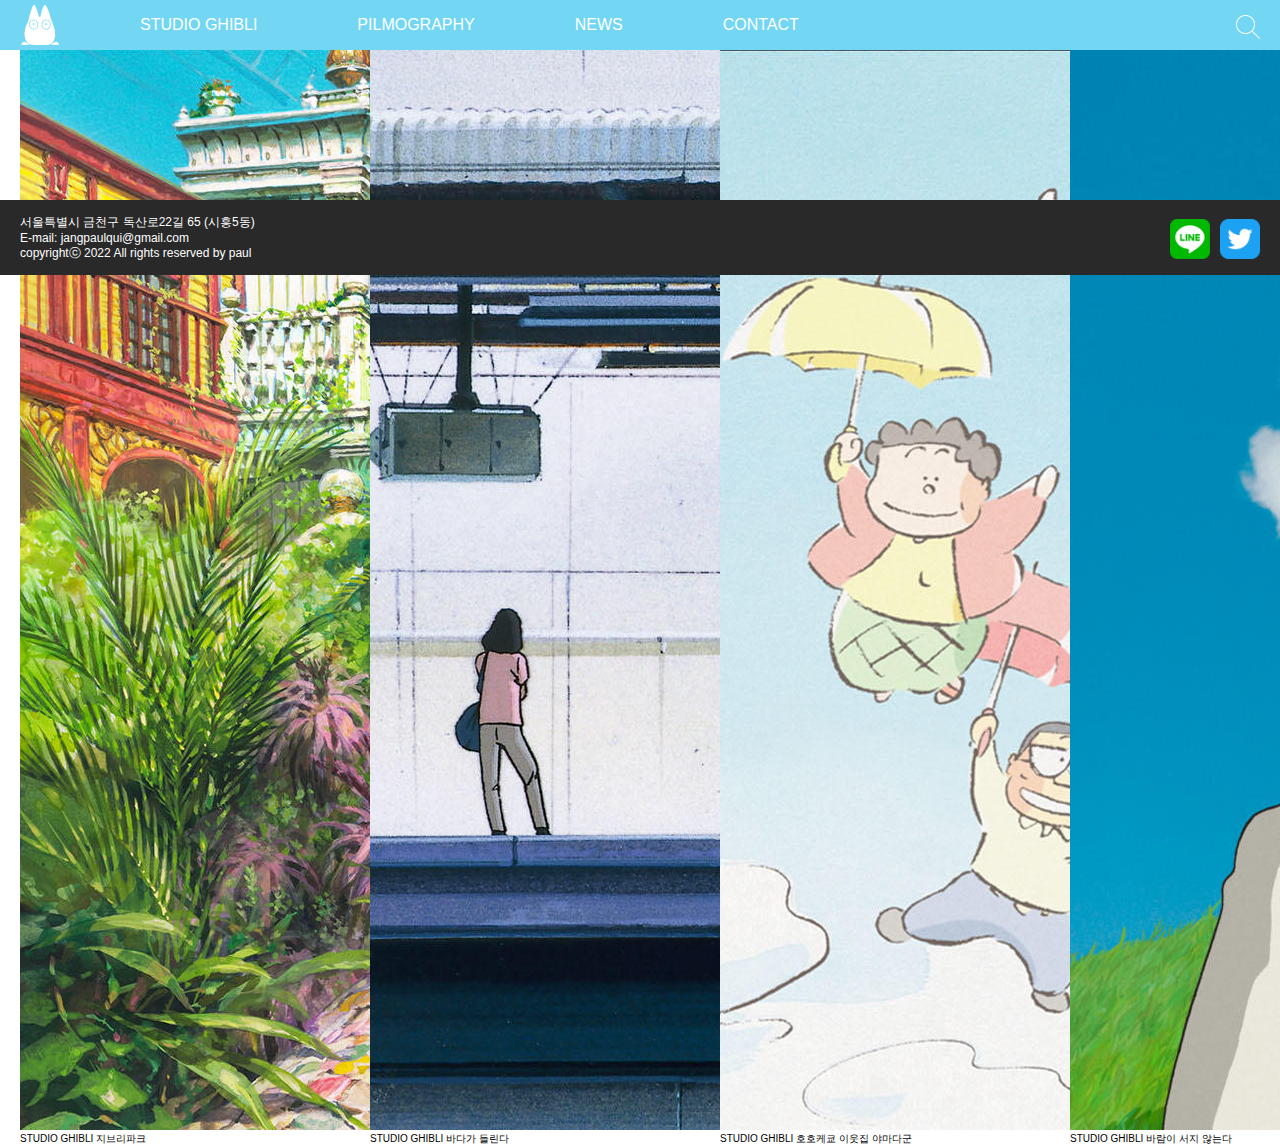
==== pilmo.html @ b4381f36 "Add files via upload" ====
<!DOCTYPE html>
<html lang="ko">
<head>
    <meta charset="UTF-8">
    <meta http-equiv="X-UA-Compatible" content="IE=edge">
    <meta name="viewport" content="width=device-width, initial-scale=1.0">
    <title>GHIBLI STUDIO</title>
    <script src="js/script.js"></script>
    <link rel="stylesheet" href="css/style-pilmo.css">
</head>
<body>
    <!-- 1. header -->
    
    <header>
		<div class="innerBox">
            <h1 class="logo"><a href="#"><img src="images/home.png" alt="ghibli logo"></a></h1>
            <ul id="nav">
                <li><a href="./stdio.html">STUDIO GHIBLI</a></li>
                <li><a href="#">PILMOGRAPHY</a></li>
                <li><a href="#">NEWS</a></li>
                <li><a href="#">CONTACT</a></li>
            </ul>
			<div class="rightGnb">
                <a href="#"><img src="images/search-thin-24.png" alt="search button"></a>
            </div>
            <div class="ham"><a href="#"><img src="images/w_ham.png" alt="hamnurger button"></a></div>
		</div>
	</header>

    <!-- 2. #container -->
    <div id="container">
        <div class="innerBox">
            <div class="con-wrap">
                <div class="img-wrap">
                    <img src="images/0-지브리파크.jpg" alt="지브리파크">
                    <span class="hover-name">STUDIO GHIBLI</span>
                    <span class="hover-txt">지브리파크</span>
                </div>
                <div class="img-wrap">
                    <img src="images/1-바다가들린다.jpg" alt="1-바다가들린다">
                    <span class="hover-name">STUDIO GHIBLI</span>
                    <span class="hover-txt">바다가 들린다</span>
                </div>
                <div class="img-wrap">
                    <img src="images/2-호호케쿄-이웃집-야마다군.jpg" alt="호호케쿄이웃집야마다군">
                    <span class="hover-name">STUDIO GHIBLI</span>
                    <span class="hover-txt">호호케쿄 이웃집 야마다군</span>
                </div>
                <div class="img-wrap">
                    <img src="images/3-바람이서지않는다.jpg" alt="바람이서지않는다">
                    <span class="hover-name">STUDIO GHIBLI</span>
                    <span class="hover-txt">바람이 서지 않는다</span>
                </div>
            </div>
        </div>
    </div>

    <!-- 3. footer -->
    <footer>
        <div class="innerBox">
            <div class="footLeft">
                <address>
                    <p>서울특별시 금천구 독산로22길 65 (시흥5동)</p>
                    <p><span>E-mail:</span> jangpaulqui@gmail.com</p>
                    <p class="copy">copyrightⓒ 2022 All rights reserved by paul</p>
                </address>
            </div>
            <ul class="footRight">
                <li><a href="#"><img src="images/line_icon.png" alt="sns icon line"></a></li>
                <li><a href="#"><img src="images/twitter_icon.png" alt="sns icon twitter"></a></li>
            </ul>
        </div>
    </footer>
</body>
</html>
---- css/style-pilmo.css ----
@import url("./style.css");
@import url("./common.css");

/* 1. header */
header {background:#73D7F4; height: 50px;}
/* 2. #container */
#container {height: 100%;}

#container .innerBox {

}

#container .con-wrap {
    display: flex;
}

#container .img-wrap {
    width: 350px;
    height: 150px;
}
/* 3. footer */
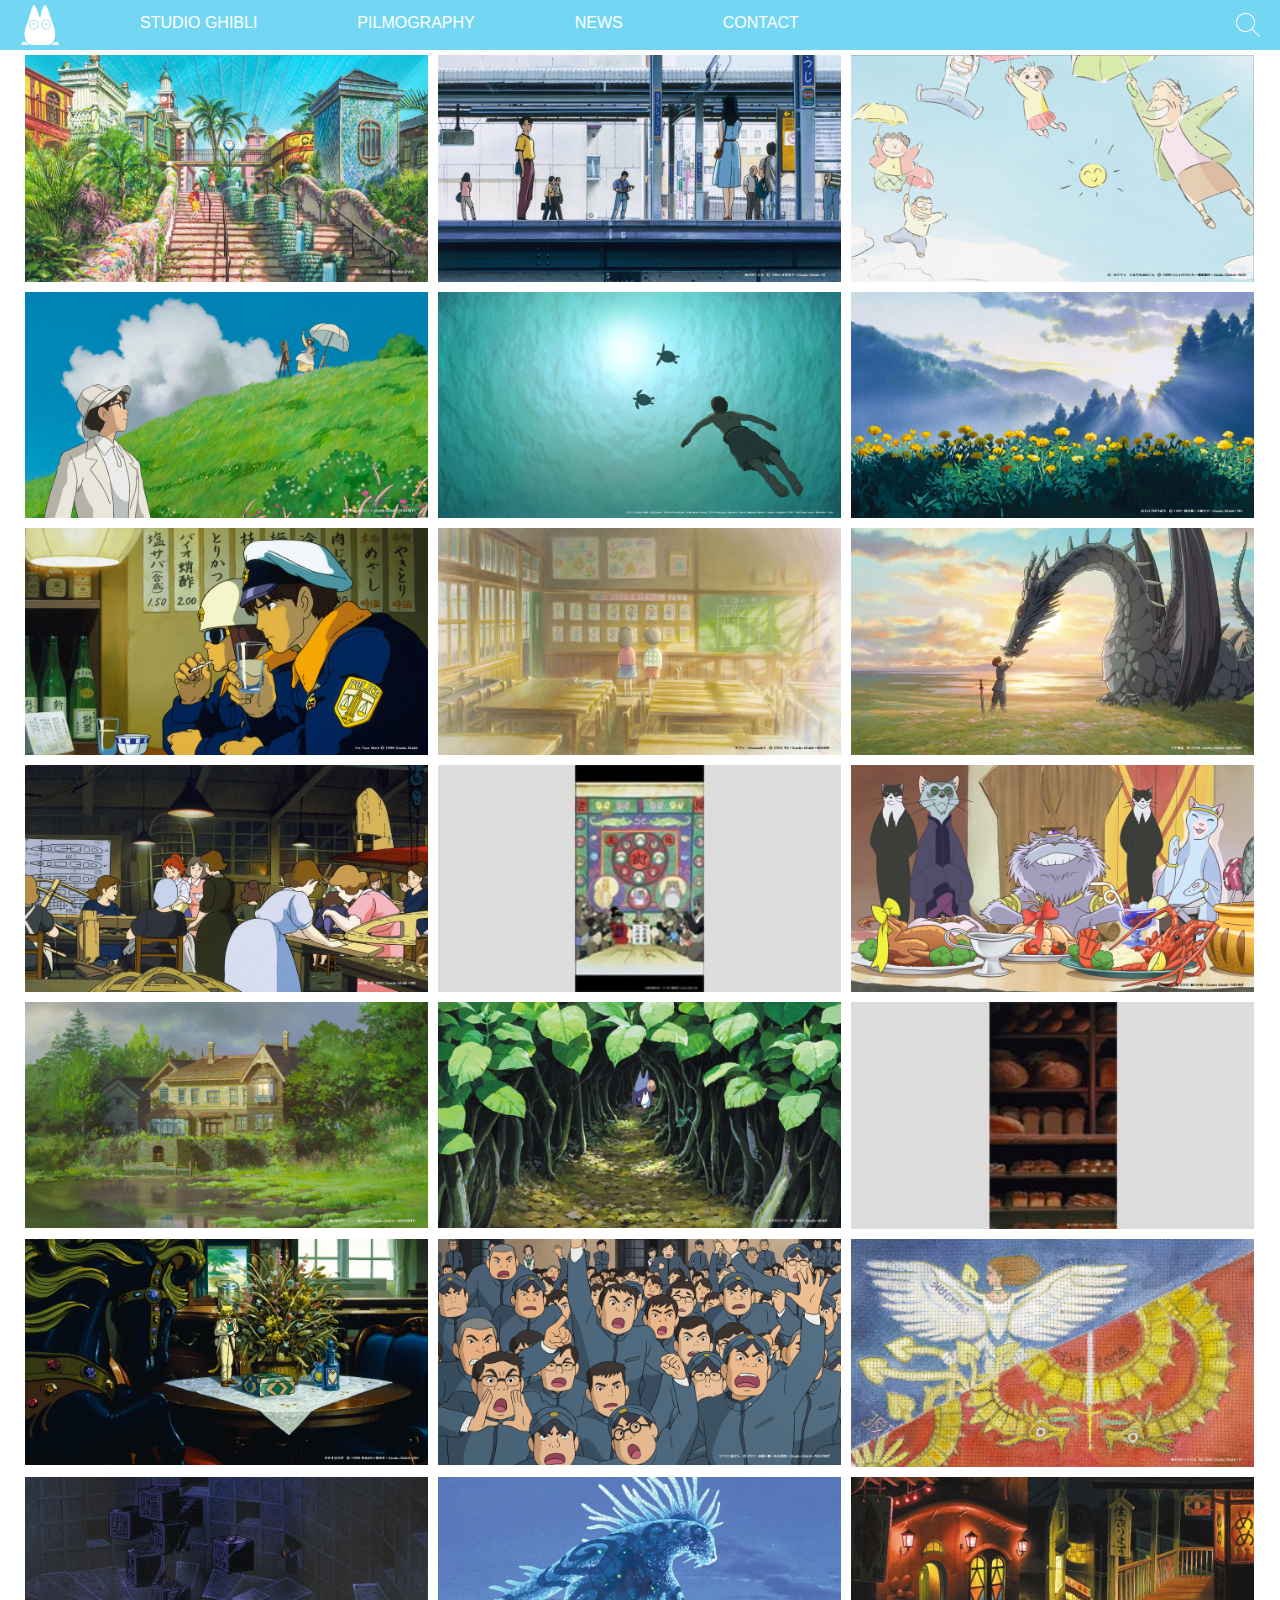
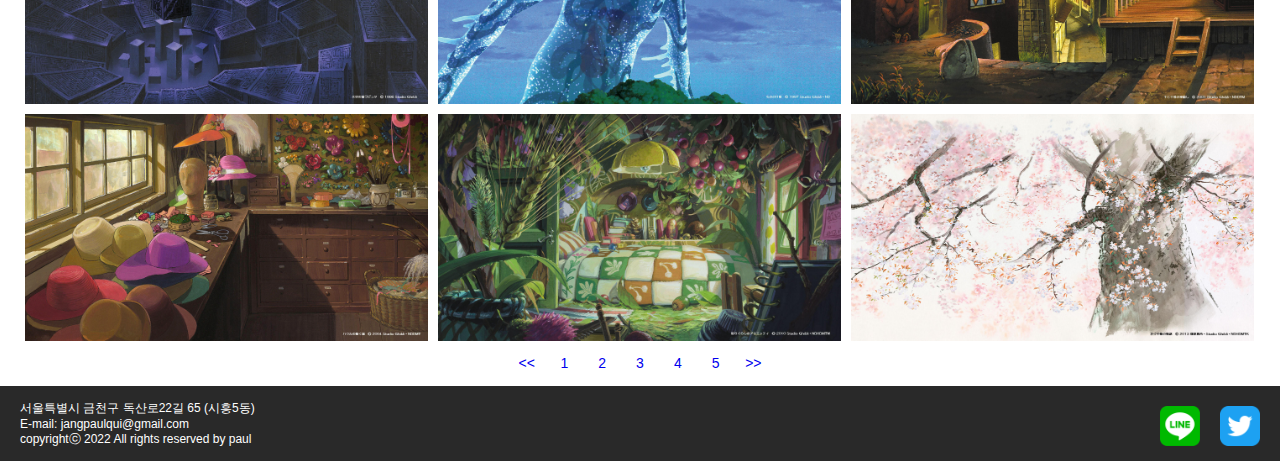
==== commit 3e145881: "Add files via upload" ====
--- a/pilmo.html
+++ b/pilmo.html
@@ -5,6 +5,8 @@
     <meta http-equiv="X-UA-Compatible" content="IE=edge">
     <meta name="viewport" content="width=device-width, initial-scale=1.0">
     <title>GHIBLI STUDIO</title>
+    <link rel="stylesheet" href="https://cdn.jsdelivr.net/npm/swiper@8/swiper-bundle.min.css"/>
+    <script src="https://cdn.jsdelivr.net/npm/swiper@8/swiper-bundle.min.js"></script>
     <script src="js/script.js"></script>
     <link rel="stylesheet" href="css/style-pilmo.css">
 </head>
@@ -30,30 +32,237 @@
     <!-- 2. #container -->
     <div id="container">
         <div class="innerBox">
-            <div class="con-wrap">
-                <div class="img-wrap">
-                    <img src="images/0-지브리파크.jpg" alt="지브리파크">
-                    <span class="hover-name">STUDIO GHIBLI</span>
-                    <span class="hover-txt">지브리파크</span>
-                </div>
-                <div class="img-wrap">
-                    <img src="images/1-바다가들린다.jpg" alt="1-바다가들린다">
-                    <span class="hover-name">STUDIO GHIBLI</span>
-                    <span class="hover-txt">바다가 들린다</span>
-                </div>
-                <div class="img-wrap">
-                    <img src="images/2-호호케쿄-이웃집-야마다군.jpg" alt="호호케쿄이웃집야마다군">
-                    <span class="hover-name">STUDIO GHIBLI</span>
-                    <span class="hover-txt">호호케쿄 이웃집 야마다군</span>
-                </div>
-                <div class="img-wrap">
-                    <img src="images/3-바람이서지않는다.jpg" alt="바람이서지않는다">
-                    <span class="hover-name">STUDIO GHIBLI</span>
-                    <span class="hover-txt">바람이 서지 않는다</span>
-                </div>
+            <ul>
+                <li>
+                    <a href="">
+                        <div class="screen">
+                            <div class="top">지브리파크</div>
+                            <div class="bottom">STUDIO GHIBLI</div>
+                            <img src="images/0-지브리파크.jpg" alt="">
+                        </div>
+                    </a>
+                </li>
+                <li>
+                    <a href="">
+                        <div class="screen">
+                            <div class="top">바다가 들린다</div>
+                            <div class="bottom">STUDIO GHIBLI</div>
+                            <img src="images/1-바다가들린다.jpg" alt="바다가 들린다">
+                        </div>
+                    </a>
+                </li>
+                <li>
+                    <a href="">
+                        <div class="screen">
+                            <div class="top">호호케쿄 이웃집 야마다군</div>
+                            <div class="bottom">STUDIO GHIBLI</div>
+                            <img src="images/2-호호케쿄-이웃집-야마다군.jpg" alt="호호케쿄 이웃집 야마다군">
+                        </div>
+                    </a>
+                </li>
+                <li>
+                    <a href="">
+                        <div class="screen">
+                            <div class="top">바람이 서지 않는다</div>
+                            <div class="bottom">STUDIO GHIBLI</div>
+                            <img src="images/3-바람이서지않는다.jpg" alt="바람이 서지 않는다">
+                        </div>
+                        
+                    </a>
+                </li>
+                <li>
+                    <a href="">
+                        <div class="screen">
+                            <div class="top">레드 거북섬의 이야기</div>
+                            <div class="bottom">STUDIO GHIBLI</div>
+                            <img src="images/4-레드거북섬의이야기.jpg" alt="레드 거북섬의 이야기">
+                        </div>
+                    </a>
+                </li>
+                <li>
+                    <a href="">
+                        <div class="screen">
+                            <div class="top">오모히데 포로포로</div>
+                            <div class="bottom">STUDIO GHIBLI</div>
+                            <img src="images/5-오모히데포로포로.jpg" alt="오모히데 포로포로">
+                        </div>
+                    </a>
+                </li>
+                <li>
+                    <a href="">
+                        <div class="screen">
+                            <div class="top">On Your Mark</div>
+                            <div class="bottom">STUDIO GHIBLI</div>
+                            <img src="images/6-On_Your_Mark.jpg" alt="On Your Mark">
+                        </div>
+                    </a>
+                </li>
+                <li>
+                    <a href="">
+                        <div class="screen">
+                            <div class="top">가브리즈 에피소드2</div>
+                            <div class="bottom">STUDIO GHIBLI</div>
+                            <img src="images/7-가브리즈epsode2.jpg" alt="가브리즈 에피소드2">
+                        </div>
+                    </a>
+                </li>
+                <li>
+                    <a href="">
+                        <div class="screen">
+                            <div class="top">게드전기</div>
+                            <div class="bottom">STUDIO GHIBLI</div>
+                            <img src="images/8-게드전기.jpg" alt="게드전기">
+                        </div>
+                    </a>
+                </li>
+                <li>
+                    <a href="">
+                        <div class="screen">
+                            <div class="top">붉은돼지</div>
+                            <div class="bottom">STUDIO GHIBLI</div>
+                            <img src="images/9-붉은돼지.jpg" alt="붉은돼지">
+                        </div>
+                    </a>
+                </li>
+                <li>
+                    <a href="">
+                        <div class="screen">
+                            <div class="top">헤이세이 타인전 폰포코</div>
+                            <div class="bottom">STUDIO GHIBLI</div>
+                            <img src="images/10-헤이세이타이전폰포코.jpg" alt="헤이세이 타인전 폰포코">
+                        </div>
+                    </a>
+                </li>
+                <li>
+                    <a href="">
+                        <div class="screen">
+                            <div class="top">고양이의 보은</div>
+                            <div class="bottom">STUDIO GHIBLI</div>
+                            <img src="images/11-고양이의보은.jpg" alt="고양이의 보은">
+                        </div>
+                    </a>
+                </li>
+                <li>
+                    <a href="">
+                        <div class="screen">
+                            <div class="top">추억의 매니</div>
+                            <div class="bottom">STUDIO GHIBLI</div>
+                            <img src="images/12-추억의매니.jpg" alt="추억의 매니">
+                        </div>
+                    </a>
+                </li>
+                <li>
+                    <a href="">
+                        <div class="screen">
+                            <div class="top">이웃집 토토로</div>
+                            <div class="bottom">STUDIO GHIBLI</div>
+                            <img src="images/13-이웃집토토로.jpg" alt="이웃집 토토로">
+                        </div>
+                    </a>
+                </li>
+                <li>
+                    <a href="">
+                        <div class="screen">
+                            <div class="top">마녀의 택배</div>
+                            <div class="bottom">STUDIO GHIBLI</div>
+                            <img src="images/13-마녀의택배.jpg" alt="마녀의 택배">
+                        </div>
+                    </a>
+                </li>
+                <li>
+                    <a href="">
+                        <div class="screen">
+                            <div class="top">귀를 기울이면</div>
+                            <div class="bottom">STUDIO GHIBLI</div>
+                            <img src="images/14-귀를기울이면.jpg" alt="귀를 기울이면">
+                        </div>
+                    </a>
+                </li>
+                <li>
+                    <a href="#">
+                        <div class="screen">
+                            <div class="top">코쿠리코 비탈에서</div>
+                            <div class="bottom">STUDIO GHIBLI</div>
+                            <img src="images/15-코쿠리코비탈에서.jpg" alt="코쿠리코 비탈에서">
+                        </div>
+                    </a>
+                </li>
+                <li>
+                    <a href="#">
+                        <div class="screen">
+                            <div class="top">바람의계곡 나우시카</div>
+                            <div class="bottom">STUDIO GHIBLI</div>
+                            <img src="images/16-바람계곡의나우시카.jpg" alt="바람의계곡 나우시카">
+                        </div>
+                    </a>
+                </li>
+                <li>
+                    <a href="#">
+                        <div class="screen">
+                            <div class="top">천공의성 라퓨타</div>
+                            <div class="bottom">STUDIO GHIBLI</div>
+                            <img src="images/17-천공의성라퓨타.jpg" alt="천공의성 라퓨타">
+                        </div>
+                    </a>
+                </li>
+                <li>
+                    <a href="#">
+                        <div class="screen">
+                            <div class="top">모노노케 히메</div>
+                            <div class="bottom">STUDIO GHIBLI</div>
+                            <img src="images/18-모노노케히메.jpg" alt="모노노케 히메">
+                        </div>
+                    </a>
+                </li>
+                <li>
+                    <a href="#">
+                        <div class="screen">
+                            <div class="top">센과 치히로의 행방불명</div>
+                            <div class="bottom">STUDIO GHIBLI</div>
+                            <img src="images/19-센과치히로의행방불명.jpg" alt="센과 치히로의 행방불명">
+                        </div>
+                    </a>
+                </li>
+                <li>
+                    <a href="#">
+                        <div class="screen">
+                            <div class="top">하울의 움직이는 성</div>
+                            <div class="bottom">STUDIO GHIBLI</div>
+                            <img src="images/20-하울의움직이는성.jpg" alt="하울의 움직이는 성">
+                        </div>
+                    </a>
+                </li>
+                <li>
+                    <a href="#">
+                        <div class="screen">
+                            <div class="top">빌려주는 아리에티</div>
+                            <div class="bottom">STUDIO GHIBLI</div>
+                            <img src="images/21-빌려주는아리에티.jpg" alt="빌려주는 아리에티">
+                        </div>
+                    </a>
+                </li>
+                <li>
+                    <a href="#">
+                        <div class="screen">
+                            <div class="top">카구야공주 이야기</div>
+                            <div class="bottom">STUDIO GHIBLI</div>
+                            <img src="images/22-카구야공주이야기.jpg" alt="카구야공주 이야기">
+                        </div>
+                    </a>
+                </li>
+            </ul>
+            <div class="page">
+                <a href="#"><<</a>
+                <a href="#">1</a>
+                <a href="#">2</a>
+                <a href="#">3</a>
+                <a href="#">4</a>
+                <a href="#">5</a>
+                <a href="#">>></a>
             </div>
         </div>
     </div>
+    
 
     <!-- 3. footer -->
     <footer>
@@ -66,7 +275,7 @@
                 </address>
             </div>
             <ul class="footRight">
-                <li><a href="#"><img src="images/line_icon.png" alt="sns icon line"></a></li>
+                <li><a href="#"><img src="images/line_icon.png" alt="sns icon line"></li>
                 <li><a href="#"><img src="images/twitter_icon.png" alt="sns icon twitter"></a></li>
             </ul>
         </div>
--- a/css/style-pilmo.css
+++ b/css/style-pilmo.css
@@ -1,21 +1,103 @@
 @import url("./style.css");
 @import url("./common.css");
 
+img {vertical-align: top;}
+
 /* 1. header */
 header {background:#73D7F4; height: 50px;}
+
 /* 2. #container */
-#container {height: 100%;}
-
-#container .innerBox {
-
+#container {
+    width: 100%;
+    margin: 0 auto;
 }
 
-#container .con-wrap {
-    display: flex;
+#container ul {font-size: 0;}
+
+#container ul > li {
+    display: inline-block;
+    vertical-align: top;
+    width: 33.3%;
 }
 
-#container .img-wrap {
-    width: 350px;
-    height: 150px;
+#container ul > li > a {
+    display: block;
+    width: auto;
+    margin: 5px;
 }
-/* 3. footer */+
+#container ul > li > a .screen {
+    position: relative;
+    overflow: hidden;
+}
+
+ul > li > a .screen .top {
+    position:absolute;
+    bottom: 150%;
+    left: 30px;
+    z-index: 2;
+    color: #fff;
+    font-size: 26px;
+    font-weight: 900;
+    transition: all .35s;
+}
+
+ul > li > a .screen .bottom {
+    position: absolute;
+    top: 150%;
+    left: 30px;
+    z-index: 2;
+    color: #fff;
+    font-size: 12px;
+    transition: all .35s;
+}
+
+ul > li > a .screen img {
+    width: 100%;
+}
+
+ul > li > a .screen::after {
+    content: '';
+    display: block;
+    position: absolute;
+    top: 0;
+    left: 0;
+    width: 100%;
+    height: 100%;
+    background: rgba(0,0,0,0.5);
+    z-index: 1;
+    opacity: 0;
+    transition: all .35s;
+}
+
+ul > li > a:hover .screen::after {
+    opacity: 1;
+}
+
+ul > li > a:hover .top {
+    bottom: 52%;
+}
+ul > li > a:hover .bottom {
+    top: 52%;
+}
+
+.page {
+    position: relative;
+    text-align: center;
+}
+
+.page a {
+    display: inline-block;
+    width: 35px;
+    height: 35px;
+    line-height: 35px;
+    font-size: 14px;
+}
+
+.page a:hover {
+    background: #73D7F4;
+    color: #fff;
+}
+
+/* 3. footer */
+footer {position: relative; width: 100%; bottom: 0; margin-top: 5px;}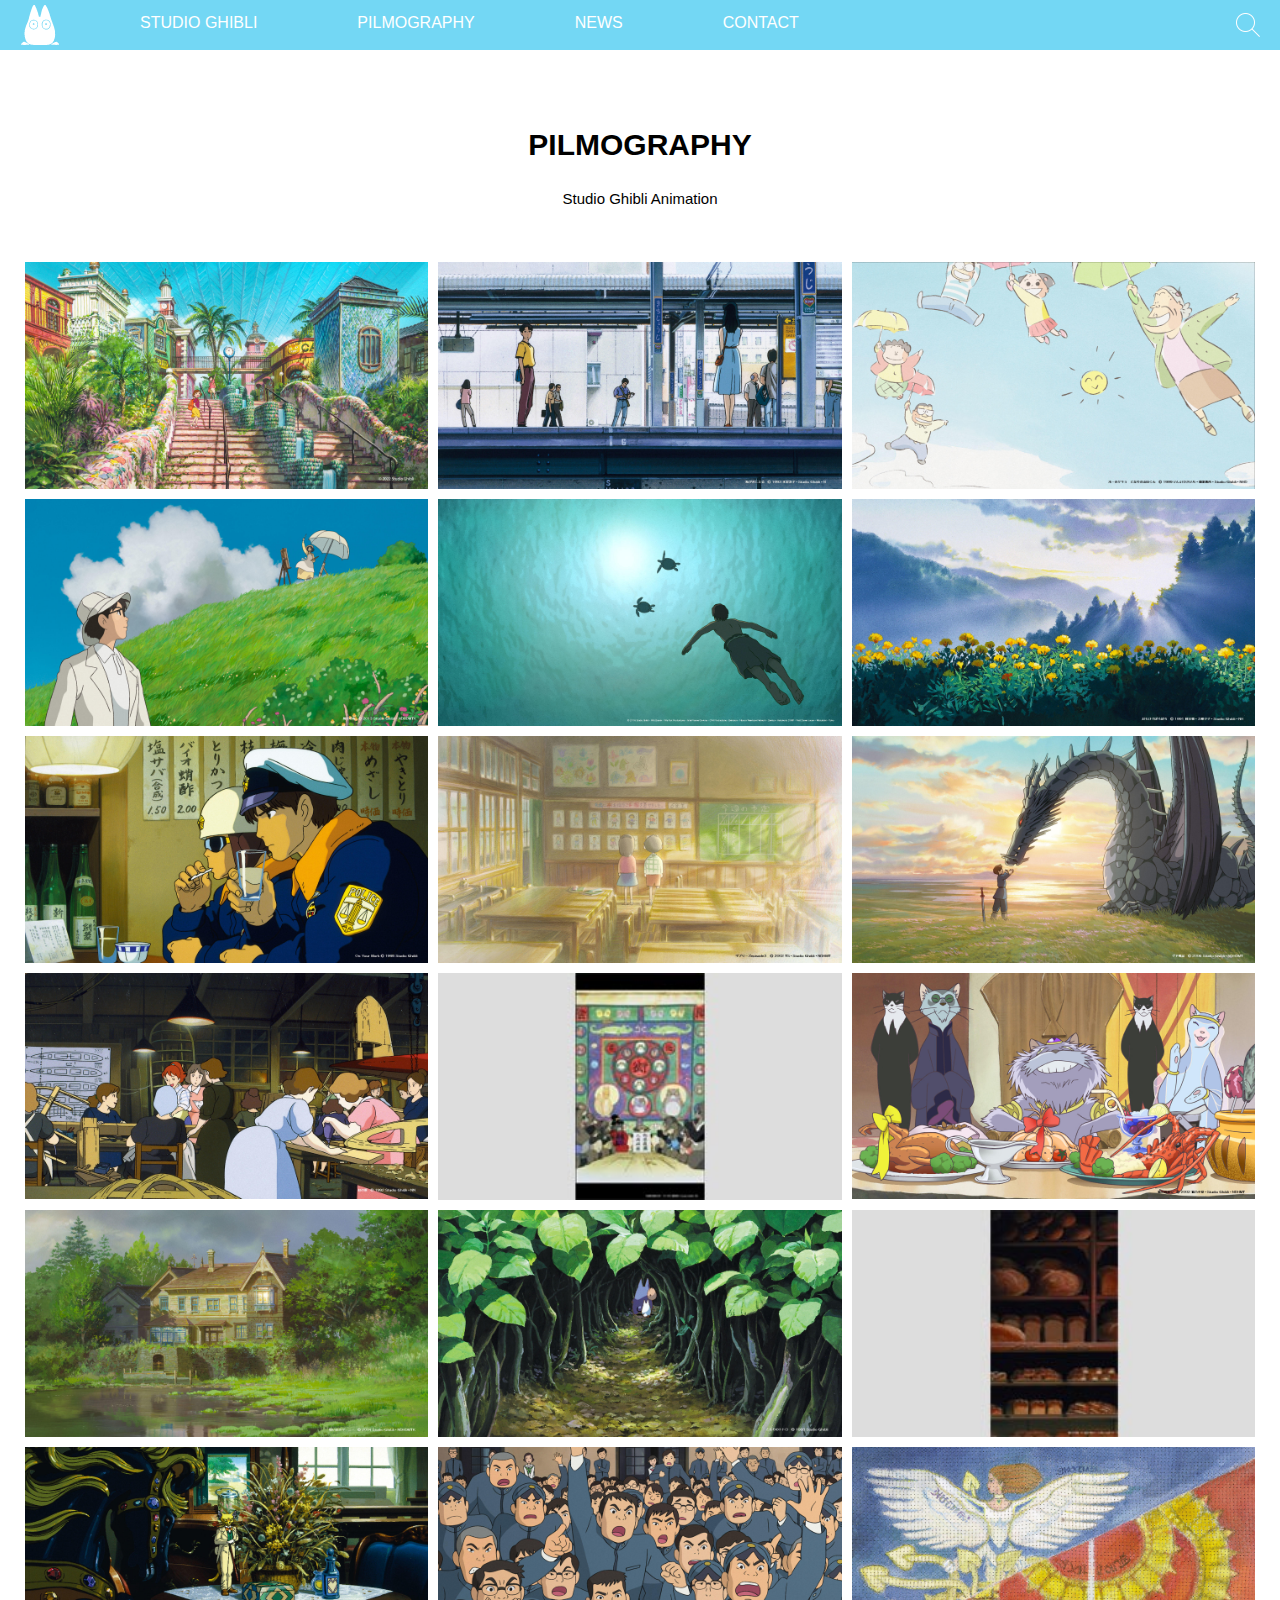
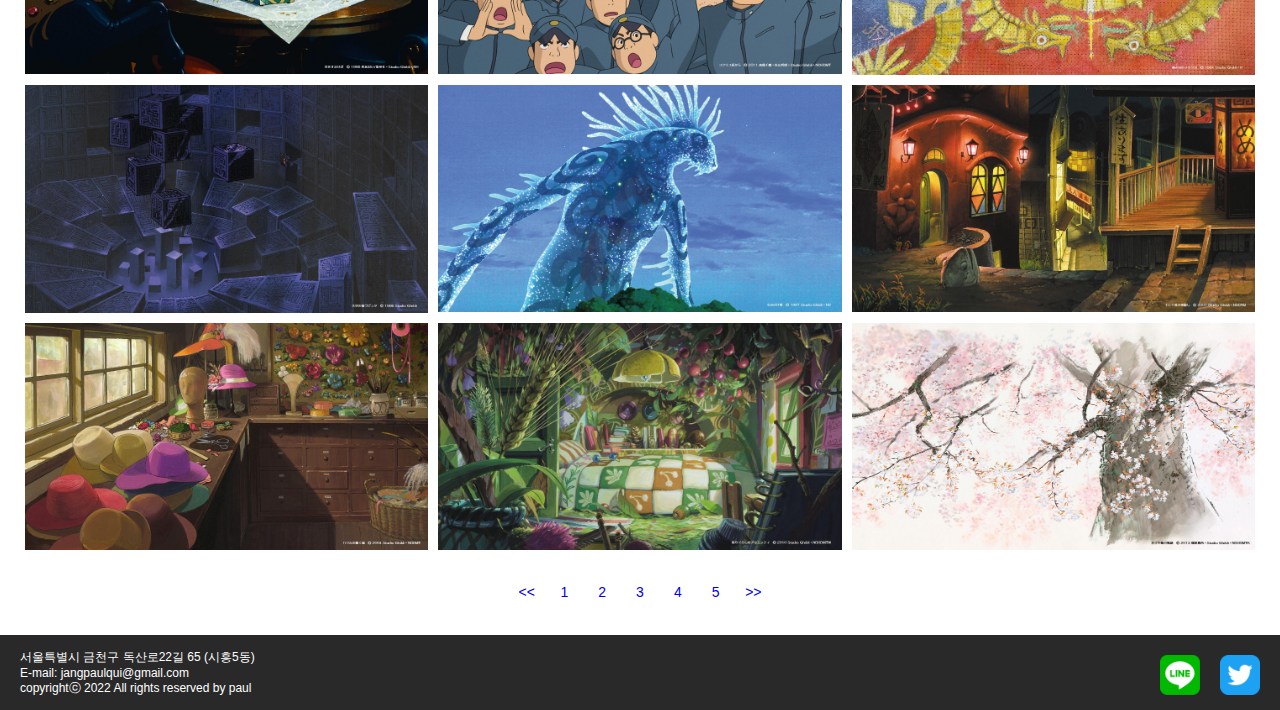
==== commit 129f12e3: "Add files via upload" ====
--- a/pilmo.html
+++ b/pilmo.html
@@ -7,7 +7,6 @@
     <title>GHIBLI STUDIO</title>
     <link rel="stylesheet" href="https://cdn.jsdelivr.net/npm/swiper@8/swiper-bundle.min.css"/>
     <script src="https://cdn.jsdelivr.net/npm/swiper@8/swiper-bundle.min.js"></script>
-    <script src="js/script.js"></script>
     <link rel="stylesheet" href="css/style-pilmo.css">
 </head>
 <body>
@@ -15,26 +14,45 @@
     
     <header>
 		<div class="innerBox">
-            <h1 class="logo"><a href="#"><img src="images/home.png" alt="ghibli logo"></a></h1>
+            <h1 class="logo"><a href="./index.html"><img src="images/home.png" alt="ghibli logo"></a></h1>
             <ul id="nav">
                 <li><a href="./stdio.html">STUDIO GHIBLI</a></li>
-                <li><a href="#">PILMOGRAPHY</a></li>
-                <li><a href="#">NEWS</a></li>
-                <li><a href="#">CONTACT</a></li>
+                <li><a href="./pilmo.html">PILMOGRAPHY</a></li>
+                <li><a href="./news.html">NEWS</a></li>
+                <li><a href="./contact.html">CONTACT</a></li>
             </ul>
 			<div class="rightGnb">
                 <a href="#"><img src="images/search-thin-24.png" alt="search button"></a>
             </div>
-            <div class="ham"><a href="#"><img src="images/w_ham.png" alt="hamnurger button"></a></div>
+            <input class="burger-check" type="checkbox" id="burger-check" />
+            <label class="burger-icon" for="burger-check">
+                <span class="burger-sticks"></span>
+            </label>
+            <div class="ham-menu">
+            <div class="back"></div>
+            <ul class="hamGnb">
+                <li><a href="./stdio.html">STUDIO GHIBLI</a></li>
+                <li><a href="./pilmo.html">PILMOGRAPHY</a></li>
+                <li><a href="./news.html">NEWS</a></li>
+                <li><a href="./contact.html">CONTACT</a></li>
+            </ul>               
+            <ul class="ham-icon">
+                <li><a href="#"><img src="images/twitter_icon.png" alt="twitter"></a></li>
+                <li><a href="#"><img src="images/line_icon.png" alt="line"></a></li>
+            </ul>
 		</div>
 	</header>
 
     <!-- 2. #container -->
     <div id="container">
         <div class="innerBox">
+            <div class="titleWrap">
+                <h2>PILMOGRAPHY</h2>
+                <p class="description">Studio Ghibli Animation</p>
+            </div>
             <ul>
                 <li>
-                    <a href="">
+                    <a href="#">
                         <div class="screen">
                             <div class="top">지브리파크</div>
                             <div class="bottom">STUDIO GHIBLI</div>
@@ -43,7 +61,7 @@
                     </a>
                 </li>
                 <li>
-                    <a href="">
+                    <a href="#">
                         <div class="screen">
                             <div class="top">바다가 들린다</div>
                             <div class="bottom">STUDIO GHIBLI</div>
@@ -52,7 +70,7 @@
                     </a>
                 </li>
                 <li>
-                    <a href="">
+                    <a href="#">
                         <div class="screen">
                             <div class="top">호호케쿄 이웃집 야마다군</div>
                             <div class="bottom">STUDIO GHIBLI</div>
@@ -61,7 +79,7 @@
                     </a>
                 </li>
                 <li>
-                    <a href="">
+                    <a href="#">
                         <div class="screen">
                             <div class="top">바람이 서지 않는다</div>
                             <div class="bottom">STUDIO GHIBLI</div>
--- a/css/style-pilmo.css
+++ b/css/style-pilmo.css
@@ -12,12 +12,27 @@
     margin: 0 auto;
 }
 
+#container .titleWrap {
+    padding: 50px;
+}
+
+#container h2 {
+    font-size: 3em;
+    text-align: center;
+    line-height: 3;
+}
+
+#container .description {
+    text-align: center;
+    font-size: 1.5em;
+}
+
 #container ul {font-size: 0;}
 
 #container ul > li {
     display: inline-block;
     vertical-align: top;
-    width: 33.3%;
+    width: 33.33%;
 }
 
 #container ul > li > a {
@@ -26,23 +41,23 @@
     margin: 5px;
 }
 
-#container ul > li > a .screen {
+.screen {
     position: relative;
     overflow: hidden;
 }
 
-ul > li > a .screen .top {
+.screen .top {
     position:absolute;
     bottom: 150%;
     left: 30px;
     z-index: 2;
     color: #fff;
-    font-size: 26px;
+    font-size: 2.3rem;
     font-weight: 900;
     transition: all .35s;
 }
 
-ul > li > a .screen .bottom {
+.screen .bottom {
     position: absolute;
     top: 150%;
     left: 30px;
@@ -52,11 +67,11 @@
     transition: all .35s;
 }
 
-ul > li > a .screen img {
+.screen img {
     width: 100%;
 }
 
-ul > li > a .screen::after {
+.screen::after {
     content: '';
     display: block;
     position: absolute;
@@ -84,6 +99,7 @@
 .page {
     position: relative;
     text-align: center;
+    padding: 20px 0;
 }
 
 .page a {
@@ -100,4 +116,88 @@
 }
 
 /* 3. footer */
-footer {position: relative; width: 100%; bottom: 0; margin-top: 5px;}+footer {
+    position: relative; 
+    width: 100%; 
+    bottom: 0; 
+    margin-top: 5px;
+}
+
+/****************************** responsive ******************************/
+
+/****************************** 1279px ******************************/
+@media screen and (max-width: 1279px){
+    /* 사이즈 변환 */
+    #container .innerBox {padding: 0;}
+    #container ul > li {
+        width: 50%;
+    }
+
+    /* 나타내기 */
+
+    /* 없애기 */
+
+}
+
+/****************************** 1020px ******************************/
+@media screen and (max-width: 1020px){
+    /* 사이즈 변환 */
+
+    /* 나타내기 */
+
+    /* 없애기 */
+}
+
+/****************************** 767px ******************************/
+@media screen and (max-width: 767px){
+    /* 사이즈 변환 */
+    
+    /* 나타내기 */
+    /* 없애기 */
+}
+
+/****************************** 640px ******************************/
+@media screen and (max-width: 640px){
+    /* 사이즈 변환 */
+    /* 나타내기 */
+    /* 없애기 */
+}
+
+/****************************** 480px ******************************/
+@media screen and (max-width: 480px){
+    /* 사이즈 변환 */
+    #container ul > li {
+        width: 100%;
+    }
+    
+    .screen .top {
+        position:absolute;
+        bottom: 150%;
+        left: 30px;
+        z-index: 2;
+        color: #fff;
+        font-size: 2.3rem;
+        font-weight: 900;
+        transition: all .35s;
+    }
+    
+    .screen .bottom {
+        position: absolute;
+        top: 150%;
+        left: 30px;
+        z-index: 2;
+        color: #fff;
+        font-size: 12px;
+        transition: all .35s;
+    }
+    /* 나타내기 */
+    /* 없애기 */
+}
+
+/****************************** 390px ******************************/
+@media screen and (max-width: 390px){
+    /* 사이즈 변환 */
+    
+    /* 나타내기 */
+    /* 없애기 */
+}